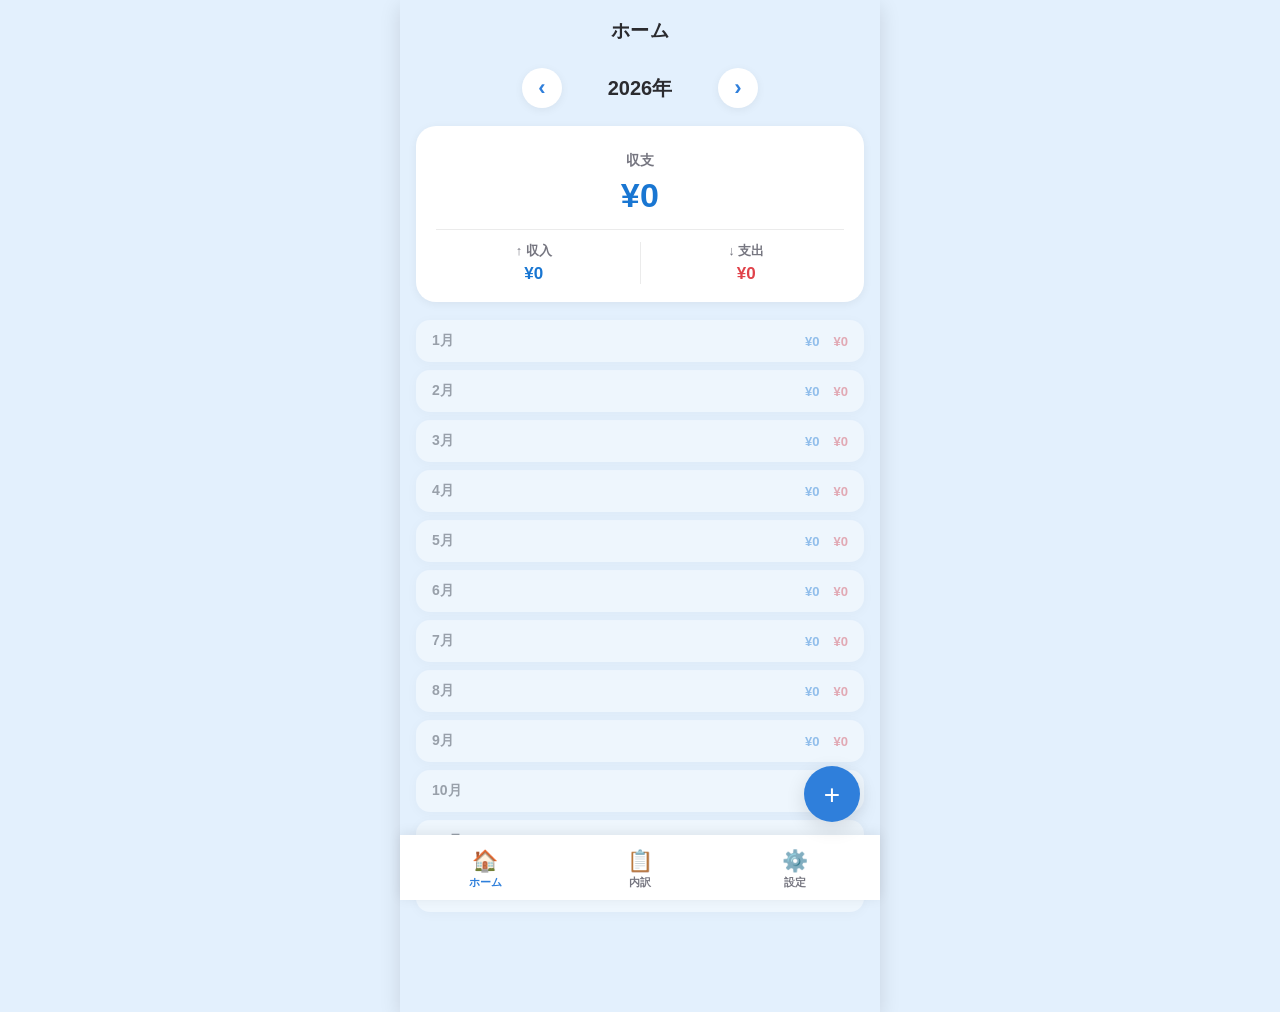
==== index.html @ ca10408d "ホーム画面の収支を中央上部に大きく表示し、収入・支出をその下に配置 Co-Authored-By: Claude Sonnet 5 <noreply@anthropic.com> Claude-Ses" ====
<!DOCTYPE html>
<html lang="ja" data-theme="blue">
<head>
<meta charset="UTF-8">
<meta name="viewport" content="width=device-width, initial-scale=1, maximum-scale=1, user-scalable=no, viewport-fit=cover">
<title>かんたん家計簿</title>
<meta name="theme-color" content="#e3f0fd">
<meta name="description" content="収入と支出をシンプルに記録・確認できる家計簿アプリ">
<link rel="manifest" href="manifest.json">
<link rel="icon" href="icon.svg" type="image/svg+xml">
<link rel="apple-touch-icon" href="icon.svg">
<link rel="stylesheet" href="css/style.css">
</head>
<body>
<div class="app">

  <header class="app-header">
    <h1 id="header-title">ホーム</h1>
  </header>

  <main id="view-root" class="view-root">

    <!-- ホーム画面: 年ごとの収支 -->
    <section id="view-home" class="view">
      <div class="year-switcher">
        <button id="year-prev" class="year-arrow" aria-label="前の年">‹</button>
        <div class="year-label" id="year-label">----年</div>
        <button id="year-next" class="year-arrow" aria-label="次の年">›</button>
      </div>

      <div class="summary-card">
        <div class="balance-block">
          <span class="balance-label">収支</span>
          <span class="balance-amount" id="home-balance">¥0</span>
        </div>
        <div class="summary-divider"></div>
        <div class="summary-split">
          <div class="split-item">
            <span class="summary-icon income-icon">↑ 収入</span>
            <span class="summary-amount income-amount" id="home-income">¥0</span>
          </div>
          <div class="split-sep"></div>
          <div class="split-item">
            <span class="summary-icon expense-icon">↓ 支出</span>
            <span class="summary-amount expense-amount" id="home-expense">¥0</span>
          </div>
        </div>
      </div>

      <div class="month-list" id="month-list"></div>
    </section>

    <!-- 内訳画面: 収入・支出の一覧と取り消し -->
    <section id="view-breakdown" class="view hidden">
      <div class="month-switcher">
        <button id="month-prev" class="year-arrow" aria-label="前の月">‹</button>
        <div class="month-label" id="month-label">----年--月</div>
        <button id="month-next" class="year-arrow" aria-label="次の月">›</button>
      </div>

      <div class="filter-chips">
        <button class="chip active" data-filter="all">すべて</button>
        <button class="chip" data-filter="income">収入</button>
        <button class="chip" data-filter="expense">支出</button>
      </div>

      <div class="breakdown-summary" id="breakdown-summary"></div>

      <ul class="transaction-list" id="transaction-list"></ul>
      <p class="empty-message hidden" id="breakdown-empty">この期間の記録はまだありません</p>
    </section>

    <!-- 設定画面: 背景カラー変更 -->
    <section id="view-settings" class="view hidden">
      <h2 class="settings-title">画面のカラーを選ぶ</h2>
      <p class="settings-desc">お好みの色に画面全体の背景を変更できます</p>
      <div class="color-grid" id="color-grid"></div>
    </section>

  </main>

  <button id="fab-add" class="fab" aria-label="収支を追加">+</button>

  <nav class="bottom-nav">
    <button class="nav-btn active" data-view="home">
      <span class="nav-icon">🏠</span><span class="nav-text">ホーム</span>
    </button>
    <button class="nav-btn" data-view="breakdown">
      <span class="nav-icon">📋</span><span class="nav-text">内訳</span>
    </button>
    <button class="nav-btn" data-view="settings">
      <span class="nav-icon">⚙️</span><span class="nav-text">設定</span>
    </button>
  </nav>
</div>

<!-- 追加モーダル -->
<div id="modal-add" class="modal-overlay hidden">
  <div class="modal">
    <h2 class="modal-title">記録を追加</h2>

    <div class="type-toggle">
      <button type="button" class="type-btn expense-type active" data-type="expense">支出</button>
      <button type="button" class="type-btn income-type" data-type="income">収入</button>
    </div>

    <form id="add-form">
      <label class="field-label" for="input-amount">金額</label>
      <div class="amount-field">
        <span class="yen-sign">¥</span>
        <input type="number" id="input-amount" inputmode="numeric" min="1" step="1" placeholder="0" required>
      </div>

      <label class="field-label" for="input-category">カテゴリ</label>
      <select id="input-category"></select>

      <label class="field-label" for="input-date">日付</label>
      <input type="date" id="input-date" required>

      <label class="field-label" for="input-memo">メモ（任意）</label>
      <input type="text" id="input-memo" placeholder="例）スーパーで買い物">

      <div class="modal-actions">
        <button type="button" id="modal-cancel" class="btn-secondary">キャンセル</button>
        <button type="submit" class="btn-primary">保存する</button>
      </div>
    </form>
  </div>
</div>

<script src="js/app.js"></script>
</body>
</html>
---- css/style.css ----
:root {
  --card-bg: rgba(255, 255, 255, 0.72);
  --card-bg-solid: #ffffff;
  --text: #2b2b2f;
  --text-muted: #767680;
  --income: #1976d2;
  --expense: #e0424a;
  --shadow: 0 2px 10px rgba(0, 0, 0, 0.06);
  --shadow-lg: 0 6px 20px rgba(0, 0, 0, 0.12);
}

/* ---- パステルカラーテーマ ---- */
:root[data-theme="red"]       { --bg: #fde8e8; --accent: #e0433f; --accent-soft: #f6b8b6; }
:root[data-theme="blue"]      { --bg: #e3f0fd; --accent: #2f7fdb; --accent-soft: #a9d0f5; }
:root[data-theme="yellow"]    { --bg: #fdf6db; --accent: #d8a900; --accent-soft: #f0dd8f; }
:root[data-theme="lightblue"] { --bg: #e0f7fa; --accent: #00a0b4; --accent-soft: #8fdde6; }
:root[data-theme="pink"]      { --bg: #fce4ec; --accent: #e0568a; --accent-soft: #f6b6cf; }
:root[data-theme="white"]     { --bg: #ffffff; --accent: #767680; --accent-soft: #d9d9dd; }
:root[data-theme="black"]     { --bg: #ececed; --accent: #45454a; --accent-soft: #bcbcc0; }
:root[data-theme="silver"]    { --bg: #f1f2f4; --accent: #8b98a5; --accent-soft: #cfd7dd; }
:root[data-theme="orange"]    { --bg: #fdebd8; --accent: #e6820a; --accent-soft: #f6c58c; }
:root[data-theme="purple"]    { --bg: #f1e3fb; --accent: #9337b4; --accent-soft: #d6aae9; }
:root[data-theme="green"]     { --bg: #e3f6e8; --accent: #349245; --accent-soft: #a6dcae; }

* { box-sizing: border-box; }

html, body {
  margin: 0;
  padding: 0;
  height: 100%;
  background: var(--bg);
}

body {
  font-family: -apple-system, BlinkMacSystemFont, "Hiragino Sans", "Hiragino Kaku Gothic ProN",
    "Yu Gothic", "Segoe UI", Roboto, sans-serif;
  color: var(--text);
  -webkit-tap-highlight-color: transparent;
  transition: background 0.25s ease;
}

button, select, input {
  font-family: inherit;
}

.app {
  max-width: 480px;
  margin: 0 auto;
  min-height: 100vh;
  min-height: 100dvh;
  display: flex;
  flex-direction: column;
  position: relative;
}

/* ---- ヘッダー ---- */
.app-header {
  padding: calc(env(safe-area-inset-top, 0px) + 18px) 20px 12px;
  text-align: center;
}
.app-header h1 {
  margin: 0;
  font-size: 19px;
  font-weight: 700;
  letter-spacing: 0.02em;
}

/* ---- 共通ビュー ---- */
.view-root {
  flex: 1;
  padding: 4px 16px 100px;
  overflow-y: auto;
}
.view.hidden { display: none; }

/* ---- 年切り替え(ホーム) ---- */
.year-switcher, .month-switcher {
  display: flex;
  align-items: center;
  justify-content: center;
  gap: 18px;
  margin: 8px 0 18px;
}
.year-arrow {
  width: 40px;
  height: 40px;
  border-radius: 50%;
  border: none;
  background: var(--card-bg-solid);
  color: var(--accent);
  font-size: 22px;
  font-weight: 700;
  box-shadow: var(--shadow);
  cursor: pointer;
}
.year-arrow:active { transform: scale(0.94); }
.year-label, .month-label {
  font-size: 20px;
  font-weight: 700;
  min-width: 120px;
  text-align: center;
}

/* ---- サマリーカード ---- */
.summary-card {
  background: var(--card-bg-solid);
  border-radius: 20px;
  padding: 22px 20px 18px;
  box-shadow: var(--shadow);
  margin-bottom: 18px;
}
.balance-block {
  display: flex;
  flex-direction: column;
  align-items: center;
  text-align: center;
  gap: 6px;
  padding: 4px 0 14px;
}
.balance-label {
  color: var(--text-muted);
  font-weight: 600;
  font-size: 14px;
}
.balance-amount {
  font-size: 34px;
  font-weight: 800;
  letter-spacing: 0.01em;
}
.summary-divider {
  height: 1px;
  background: rgba(0,0,0,0.08);
  margin: 0 0 12px;
}
.summary-split {
  display: flex;
  align-items: center;
  justify-content: space-around;
}
.split-item {
  display: flex;
  flex-direction: column;
  align-items: center;
  gap: 4px;
  flex: 1;
}
.split-sep {
  width: 1px;
  align-self: stretch;
  background: rgba(0,0,0,0.08);
  margin: 0 8px;
}
.summary-icon { color: var(--text-muted); font-weight: 600; font-size: 13px; }
.summary-amount { font-size: 17px; font-weight: 700; }
.income-amount { color: var(--income); }
.expense-amount { color: var(--expense); }
.balance-positive { color: var(--income); }
.balance-negative { color: var(--expense); }

/* ---- 月別リスト(ホーム) ---- */
.month-list {
  display: flex;
  flex-direction: column;
  gap: 8px;
}
.month-item {
  display: flex;
  align-items: center;
  justify-content: space-between;
  background: var(--card-bg-solid);
  border-radius: 14px;
  padding: 12px 16px;
  box-shadow: var(--shadow);
  cursor: pointer;
  border: none;
  width: 100%;
  text-align: left;
  color: var(--text);
}
.month-item:active { transform: scale(0.98); }
.month-item.empty { opacity: 0.4; }
.month-name { font-weight: 700; font-size: 14px; width: 48px; }
.month-figures { display: flex; gap: 14px; font-size: 13px; }
.month-figures .income-amount, .month-figures .expense-amount { font-weight: 600; }

/* ---- フィルターチップ(内訳) ---- */
.filter-chips {
  display: flex;
  gap: 8px;
  margin-bottom: 14px;
}
.chip {
  border: none;
  background: var(--card-bg-solid);
  color: var(--text-muted);
  padding: 8px 16px;
  border-radius: 999px;
  font-size: 13px;
  font-weight: 600;
  box-shadow: var(--shadow);
  cursor: pointer;
}
.chip.active {
  background: var(--accent);
  color: #fff;
}

.breakdown-summary {
  display: flex;
  justify-content: space-around;
  background: var(--card-bg-solid);
  border-radius: 16px;
  padding: 12px;
  margin-bottom: 14px;
  box-shadow: var(--shadow);
  font-size: 13px;
}
.breakdown-summary .figure { text-align: center; }
.breakdown-summary .figure .label { color: var(--text-muted); display: block; margin-bottom: 2px; }
.breakdown-summary .figure .value { font-weight: 700; font-size: 15px; }

/* ---- 取引リスト ---- */
.transaction-list {
  list-style: none;
  margin: 0;
  padding: 0;
  display: flex;
  flex-direction: column;
  gap: 8px;
}
.transaction-item {
  display: flex;
  align-items: center;
  gap: 12px;
  background: var(--card-bg-solid);
  border-radius: 14px;
  padding: 12px 14px;
  box-shadow: var(--shadow);
}
.tx-icon {
  width: 40px;
  height: 40px;
  border-radius: 50%;
  display: flex;
  align-items: center;
  justify-content: center;
  font-size: 19px;
  flex-shrink: 0;
  background: var(--bg);
}
.tx-body { flex: 1; min-width: 0; }
.tx-category { font-weight: 700; font-size: 14px; }
.tx-memo {
  font-size: 12px;
  color: var(--text-muted);
  white-space: nowrap;
  overflow: hidden;
  text-overflow: ellipsis;
}
.tx-date { font-size: 11px; color: var(--text-muted); }
.tx-amount {
  font-weight: 700;
  font-size: 15px;
  white-space: nowrap;
}
.tx-delete {
  border: none;
  background: transparent;
  color: var(--text-muted);
  font-size: 18px;
  width: 30px;
  height: 30px;
  cursor: pointer;
  flex-shrink: 0;
}
.tx-delete:active { color: var(--expense); }

.empty-message {
  text-align: center;
  color: var(--text-muted);
  font-size: 14px;
  margin-top: 40px;
}

/* ---- 設定画面 ---- */
.settings-title { font-size: 17px; margin: 12px 0 4px; }
.settings-desc { font-size: 13px; color: var(--text-muted); margin: 0 0 18px; }
.color-grid {
  display: grid;
  grid-template-columns: repeat(3, 1fr);
  gap: 14px;
}
.color-swatch {
  border: none;
  border-radius: 16px;
  padding: 16px 8px 10px;
  display: flex;
  flex-direction: column;
  align-items: center;
  gap: 8px;
  cursor: pointer;
  box-shadow: var(--shadow);
  position: relative;
}
.swatch-circle {
  width: 40px;
  height: 40px;
  border-radius: 50%;
  border: 2px solid rgba(0,0,0,0.06);
}
.swatch-name { font-size: 12px; font-weight: 600; color: var(--text); }
.color-swatch.selected {
  outline: 3px solid var(--accent);
  outline-offset: 2px;
}
.swatch-check {
  position: absolute;
  top: 6px;
  right: 8px;
  color: var(--accent);
  font-weight: 900;
  font-size: 14px;
  visibility: hidden;
}
.color-swatch.selected .swatch-check { visibility: visible; }

/* ---- FAB ---- */
.fab {
  position: fixed;
  right: max(20px, calc((100vw - 480px) / 2 + 20px));
  bottom: calc(78px + env(safe-area-inset-bottom, 0px));
  width: 56px;
  height: 56px;
  border-radius: 50%;
  border: none;
  background: var(--accent);
  color: #fff;
  font-size: 28px;
  line-height: 56px;
  text-align: center;
  box-shadow: var(--shadow-lg);
  cursor: pointer;
  z-index: 20;
}
.fab:active { transform: scale(0.95); }
.fab.hidden { display: none; }

/* ---- 下部ナビ ---- */
.bottom-nav {
  position: fixed;
  left: 50%;
  transform: translateX(-50%);
  bottom: 0;
  width: 100%;
  max-width: 480px;
  display: flex;
  background: var(--card-bg-solid);
  box-shadow: 0 -2px 12px rgba(0,0,0,0.08);
  padding: 6px 8px calc(6px + env(safe-area-inset-bottom, 0px));
  z-index: 10;
}
.nav-btn {
  flex: 1;
  border: none;
  background: transparent;
  display: flex;
  flex-direction: column;
  align-items: center;
  gap: 2px;
  padding: 8px 0 4px;
  color: var(--text-muted);
  cursor: pointer;
  border-radius: 12px;
}
.nav-btn.active { color: var(--accent); }
.nav-icon { font-size: 21px; }
.nav-text { font-size: 11px; font-weight: 600; }

/* ---- モーダル ---- */
.modal-overlay {
  position: fixed;
  inset: 0;
  background: rgba(0,0,0,0.4);
  display: flex;
  align-items: flex-end;
  justify-content: center;
  z-index: 30;
}
.modal-overlay.hidden { display: none; }
.modal {
  background: #fff;
  width: 100%;
  max-width: 480px;
  border-radius: 22px 22px 0 0;
  padding: 22px 20px calc(24px + env(safe-area-inset-bottom, 0px));
  max-height: 88vh;
  overflow-y: auto;
}
.modal-title { margin: 0 0 16px; font-size: 18px; }

.type-toggle {
  display: flex;
  background: #f1f1f4;
  border-radius: 12px;
  padding: 4px;
  margin-bottom: 18px;
}
.type-btn {
  flex: 1;
  border: none;
  background: transparent;
  padding: 10px 0;
  border-radius: 9px;
  font-weight: 700;
  font-size: 14px;
  color: var(--text-muted);
  cursor: pointer;
}
.type-btn.active.expense-type { background: var(--expense); color: #fff; }
.type-btn.active.income-type { background: var(--income); color: #fff; }

.field-label {
  display: block;
  font-size: 12px;
  font-weight: 700;
  color: var(--text-muted);
  margin: 14px 0 6px;
}
#add-form select,
#add-form input[type="date"],
#add-form input[type="text"] {
  width: 100%;
  padding: 12px 14px;
  border-radius: 12px;
  border: 1px solid #e2e2e6;
  background: #fafafb;
  font-size: 15px;
  color: var(--text);
}
.amount-field {
  display: flex;
  align-items: center;
  border: 1px solid #e2e2e6;
  background: #fafafb;
  border-radius: 12px;
  padding: 0 14px;
}
.yen-sign { font-weight: 700; color: var(--text-muted); margin-right: 4px; }
.amount-field input {
  border: none;
  background: transparent;
  padding: 12px 0;
  font-size: 20px;
  font-weight: 700;
  width: 100%;
}
.amount-field input:focus { outline: none; }

.modal-actions {
  display: flex;
  gap: 10px;
  margin-top: 22px;
}
.btn-secondary, .btn-primary {
  flex: 1;
  border: none;
  padding: 14px 0;
  border-radius: 12px;
  font-size: 15px;
  font-weight: 700;
  cursor: pointer;
}
.btn-secondary { background: #f1f1f4; color: var(--text); }
.btn-primary { background: var(--accent); color: #fff; }

@media (min-width: 481px) {
  .app { box-shadow: var(--shadow-lg); }
}
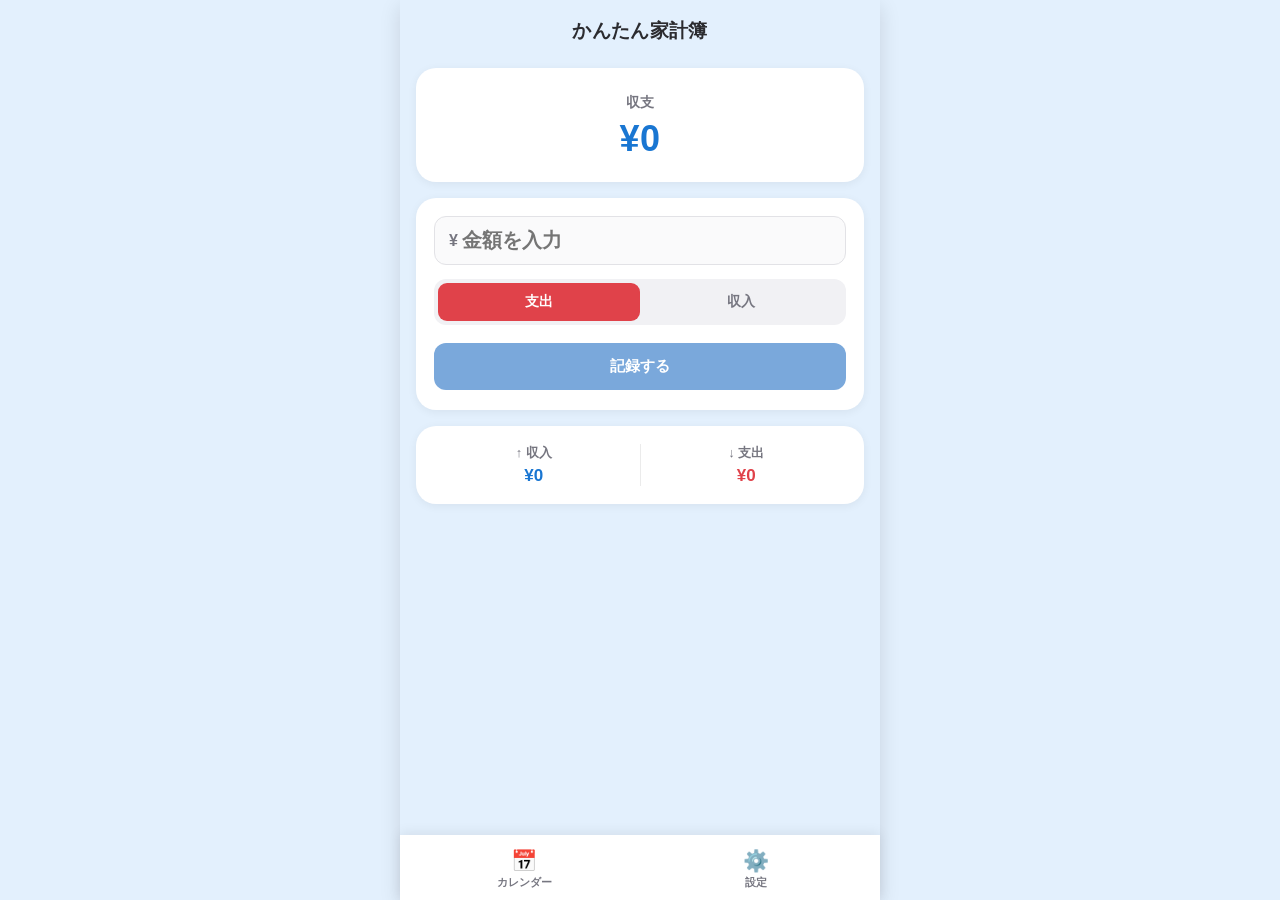
==== commit 888199b7: "ホーム画面を金額入力フォーム中心に刷新し、履歴をカレンダー画面に分離 - ホーム: 収支を中央に表示、金額入力欄と支出/収入切り替え、その下に収入・支出を表示 - 下部ナビをカレンダー・設定の2ボタン" ====
--- a/index.html
+++ b/index.html
@@ -15,25 +15,34 @@
 <div class="app">
 
   <header class="app-header">
-    <h1 id="header-title">ホーム</h1>
+    <button id="btn-back" class="back-btn hidden" aria-label="ホームに戻る">‹</button>
+    <h1 id="header-title">かんたん家計簿</h1>
   </header>
 
   <main id="view-root" class="view-root">
 
-    <!-- ホーム画面: 年ごとの収支 -->
+    <!-- ホーム画面 -->
     <section id="view-home" class="view">
-      <div class="year-switcher">
-        <button id="year-prev" class="year-arrow" aria-label="前の年">‹</button>
-        <div class="year-label" id="year-label">----年</div>
-        <button id="year-next" class="year-arrow" aria-label="次の年">›</button>
+      <div class="balance-card">
+        <span class="balance-label">収支</span>
+        <span class="balance-amount" id="home-balance">¥0</span>
       </div>
 
-      <div class="summary-card">
-        <div class="balance-block">
-          <span class="balance-label">収支</span>
-          <span class="balance-amount" id="home-balance">¥0</span>
+      <form id="entry-form" class="entry-form">
+        <div class="amount-field">
+          <span class="yen-sign">¥</span>
+          <input type="number" id="input-amount" inputmode="numeric" min="1" step="1" placeholder="金額を入力" required>
         </div>
-        <div class="summary-divider"></div>
+
+        <div class="type-toggle">
+          <button type="button" class="type-btn expense-type active" data-type="expense">支出</button>
+          <button type="button" class="type-btn income-type" data-type="income">収入</button>
+        </div>
+
+        <button type="submit" class="btn-primary btn-add">記録する</button>
+      </form>
+
+      <div class="summary-card home-split-card">
         <div class="summary-split">
           <div class="split-item">
             <span class="summary-icon income-icon">↑ 収入</span>
@@ -46,22 +55,13 @@
           </div>
         </div>
       </div>
-
-      <div class="month-list" id="month-list"></div>
     </section>
 
-    <!-- 内訳画面: 収入・支出の一覧と取り消し -->
-    <section id="view-breakdown" class="view hidden">
-      <div class="month-switcher">
-        <button id="month-prev" class="year-arrow" aria-label="前の月">‹</button>
-        <div class="month-label" id="month-label">----年--月</div>
-        <button id="month-next" class="year-arrow" aria-label="次の月">›</button>
-      </div>
-
-      <div class="filter-chips">
-        <button class="chip active" data-filter="all">すべて</button>
-        <button class="chip" data-filter="income">収入</button>
-        <button class="chip" data-filter="expense">支出</button>
+    <!-- カレンダー(履歴)画面 -->
+    <section id="view-calendar" class="view hidden">
+      <div class="period-select">
+        <select id="select-year" aria-label="年を選択"></select>
+        <select id="select-month" aria-label="月を選択"></select>
       </div>
 
       <div class="breakdown-summary" id="breakdown-summary"></div>
@@ -70,64 +70,25 @@
       <p class="empty-message hidden" id="breakdown-empty">この期間の記録はまだありません</p>
     </section>
 
-    <!-- 設定画面: 背景カラー変更 -->
+    <!-- 設定画面: 表示カラー変更 -->
     <section id="view-settings" class="view hidden">
       <h2 class="settings-title">画面のカラーを選ぶ</h2>
-      <p class="settings-desc">お好みの色に画面全体の背景を変更できます</p>
+      <p class="settings-desc">お好みの色にアプリ全体の表示カラーを変更できます</p>
       <div class="color-grid" id="color-grid"></div>
     </section>
 
   </main>
 
-  <button id="fab-add" class="fab" aria-label="収支を追加">+</button>
-
   <nav class="bottom-nav">
-    <button class="nav-btn active" data-view="home">
-      <span class="nav-icon">🏠</span><span class="nav-text">ホーム</span>
+    <button class="nav-btn" id="nav-calendar" aria-label="カレンダーで過去の収支を見る">
+      <span class="nav-icon">📅</span><span class="nav-text">カレンダー</span>
     </button>
-    <button class="nav-btn" data-view="breakdown">
-      <span class="nav-icon">📋</span><span class="nav-text">内訳</span>
-    </button>
-    <button class="nav-btn" data-view="settings">
+    <button class="nav-btn" id="nav-settings" aria-label="表示カラーの設定">
       <span class="nav-icon">⚙️</span><span class="nav-text">設定</span>
     </button>
   </nav>
 </div>
 
-<!-- 追加モーダル -->
-<div id="modal-add" class="modal-overlay hidden">
-  <div class="modal">
-    <h2 class="modal-title">記録を追加</h2>
-
-    <div class="type-toggle">
-      <button type="button" class="type-btn expense-type active" data-type="expense">支出</button>
-      <button type="button" class="type-btn income-type" data-type="income">収入</button>
-    </div>
-
-    <form id="add-form">
-      <label class="field-label" for="input-amount">金額</label>
-      <div class="amount-field">
-        <span class="yen-sign">¥</span>
-        <input type="number" id="input-amount" inputmode="numeric" min="1" step="1" placeholder="0" required>
-      </div>
-
-      <label class="field-label" for="input-category">カテゴリ</label>
-      <select id="input-category"></select>
-
-      <label class="field-label" for="input-date">日付</label>
-      <input type="date" id="input-date" required>
-
-      <label class="field-label" for="input-memo">メモ（任意）</label>
-      <input type="text" id="input-memo" placeholder="例）スーパーで買い物">
-
-      <div class="modal-actions">
-        <button type="button" id="modal-cancel" class="btn-secondary">キャンセル</button>
-        <button type="submit" class="btn-primary">保存する</button>
-      </div>
-    </form>
-  </div>
-</div>
-
 <script src="js/app.js"></script>
 </body>
 </html>
--- a/css/style.css
+++ b/css/style.css
@@ -9,18 +9,16 @@
   --shadow-lg: 0 6px 20px rgba(0, 0, 0, 0.12);
 }
 
-/* ---- パステルカラーテーマ ---- */
-:root[data-theme="red"]       { --bg: #fde8e8; --accent: #e0433f; --accent-soft: #f6b8b6; }
-:root[data-theme="blue"]      { --bg: #e3f0fd; --accent: #2f7fdb; --accent-soft: #a9d0f5; }
-:root[data-theme="yellow"]    { --bg: #fdf6db; --accent: #d8a900; --accent-soft: #f0dd8f; }
-:root[data-theme="lightblue"] { --bg: #e0f7fa; --accent: #00a0b4; --accent-soft: #8fdde6; }
-:root[data-theme="pink"]      { --bg: #fce4ec; --accent: #e0568a; --accent-soft: #f6b6cf; }
-:root[data-theme="white"]     { --bg: #ffffff; --accent: #767680; --accent-soft: #d9d9dd; }
-:root[data-theme="black"]     { --bg: #ececed; --accent: #45454a; --accent-soft: #bcbcc0; }
-:root[data-theme="silver"]    { --bg: #f1f2f4; --accent: #8b98a5; --accent-soft: #cfd7dd; }
-:root[data-theme="orange"]    { --bg: #fdebd8; --accent: #e6820a; --accent-soft: #f6c58c; }
-:root[data-theme="purple"]    { --bg: #f1e3fb; --accent: #9337b4; --accent-soft: #d6aae9; }
-:root[data-theme="green"]     { --bg: #e3f6e8; --accent: #349245; --accent-soft: #a6dcae; }
+/* ---- パステルカラーテーマ(白を混ぜた薄い色) ---- */
+:root[data-theme="red"]    { --bg: #fbe4e4; --accent: #d98686; --accent-soft: #f0c2c2; }
+:root[data-theme="blue"]   { --bg: #e3f0fd; --accent: #7aa8db; --accent-soft: #b9d3f0; }
+:root[data-theme="yellow"] { --bg: #fdf6d9; --accent: #d9c368; --accent-soft: #f0e2a8; }
+:root[data-theme="purple"] { --bg: #f1e3fb; --accent: #b98fd9; --accent-soft: #ddc2f0; }
+:root[data-theme="white"]  { --bg: #ffffff; --accent: #a3a3aa; --accent-soft: #dcdce0; }
+:root[data-theme="black"]  { --bg: #ececed; --accent: #7a7a80; --accent-soft: #c4c4c8; }
+:root[data-theme="orange"] { --bg: #fdebd8; --accent: #e0a868; --accent-soft: #f0d0a8; }
+:root[data-theme="pink"]   { --bg: #fce4ef; --accent: #e0a0c0; --accent-soft: #f0cfe0; }
+:root[data-theme="brown"]  { --bg: #f2e7df; --accent: #b08968; --accent-soft: #ddc4ac; }
 
 * { box-sizing: border-box; }
 
@@ -57,6 +55,7 @@
 .app-header {
   padding: calc(env(safe-area-inset-top, 0px) + 18px) 20px 12px;
   text-align: center;
+  position: relative;
 }
 .app-header h1 {
   margin: 0;
@@ -64,6 +63,23 @@
   font-weight: 700;
   letter-spacing: 0.02em;
 }
+.back-btn {
+  position: absolute;
+  left: 14px;
+  top: calc(env(safe-area-inset-top, 0px) + 12px);
+  width: 34px;
+  height: 34px;
+  border-radius: 50%;
+  border: none;
+  background: var(--card-bg-solid);
+  color: var(--accent);
+  font-size: 20px;
+  font-weight: 700;
+  box-shadow: var(--shadow);
+  cursor: pointer;
+}
+.back-btn:active { transform: scale(0.94); }
+.back-btn.hidden { display: none; }
 
 /* ---- 共通ビュー ---- */
 .view-root {
@@ -73,64 +89,49 @@
 }
 .view.hidden { display: none; }
 
-/* ---- 年切り替え(ホーム) ---- */
-.year-switcher, .month-switcher {
-  display: flex;
-  align-items: center;
-  justify-content: center;
-  gap: 18px;
-  margin: 8px 0 18px;
-}
-.year-arrow {
-  width: 40px;
-  height: 40px;
-  border-radius: 50%;
-  border: none;
-  background: var(--card-bg-solid);
-  color: var(--accent);
-  font-size: 22px;
-  font-weight: 700;
-  box-shadow: var(--shadow);
-  cursor: pointer;
-}
-.year-arrow:active { transform: scale(0.94); }
-.year-label, .month-label {
-  font-size: 20px;
-  font-weight: 700;
-  min-width: 120px;
+/* ---- 収支カード(ホーム中央) ---- */
+.balance-card {
+  background: var(--card-bg-solid);
+  border-radius: 20px;
+  padding: 26px 20px 22px;
+  box-shadow: var(--shadow);
+  margin: 8px 0 16px;
+  display: flex;
+  flex-direction: column;
+  align-items: center;
   text-align: center;
-}
+  gap: 6px;
+}
+.balance-label {
+  color: var(--text-muted);
+  font-weight: 600;
+  font-size: 14px;
+}
+.balance-amount {
+  font-size: 36px;
+  font-weight: 800;
+  letter-spacing: 0.01em;
+}
+.balance-positive { color: var(--income); }
+.balance-negative { color: var(--expense); }
+
+/* ---- 金額入力フォーム(ホーム) ---- */
+.entry-form {
+  background: var(--card-bg-solid);
+  border-radius: 20px;
+  padding: 18px 18px 20px;
+  box-shadow: var(--shadow);
+  margin-bottom: 16px;
+}
+.btn-add { width: 100%; margin-top: 4px; }
 
 /* ---- サマリーカード ---- */
 .summary-card {
   background: var(--card-bg-solid);
   border-radius: 20px;
-  padding: 22px 20px 18px;
+  padding: 18px 20px;
   box-shadow: var(--shadow);
   margin-bottom: 18px;
-}
-.balance-block {
-  display: flex;
-  flex-direction: column;
-  align-items: center;
-  text-align: center;
-  gap: 6px;
-  padding: 4px 0 14px;
-}
-.balance-label {
-  color: var(--text-muted);
-  font-weight: 600;
-  font-size: 14px;
-}
-.balance-amount {
-  font-size: 34px;
-  font-weight: 800;
-  letter-spacing: 0.01em;
-}
-.summary-divider {
-  height: 1px;
-  background: rgba(0,0,0,0.08);
-  margin: 0 0 12px;
 }
 .summary-split {
   display: flex;
@@ -154,55 +155,24 @@
 .summary-amount { font-size: 17px; font-weight: 700; }
 .income-amount { color: var(--income); }
 .expense-amount { color: var(--expense); }
-.balance-positive { color: var(--income); }
-.balance-negative { color: var(--expense); }
-
-/* ---- 月別リスト(ホーム) ---- */
-.month-list {
-  display: flex;
-  flex-direction: column;
-  gap: 8px;
-}
-.month-item {
-  display: flex;
-  align-items: center;
-  justify-content: space-between;
-  background: var(--card-bg-solid);
-  border-radius: 14px;
-  padding: 12px 16px;
-  box-shadow: var(--shadow);
-  cursor: pointer;
-  border: none;
-  width: 100%;
-  text-align: left;
+
+/* ---- 年月選択(カレンダー) ---- */
+.period-select {
+  display: flex;
+  gap: 10px;
+  margin: 8px 0 18px;
+}
+.period-select select {
+  flex: 1;
+  padding: 12px 10px;
+  border-radius: 12px;
+  border: none;
+  background: var(--card-bg-solid);
+  box-shadow: var(--shadow);
+  font-size: 16px;
+  font-weight: 700;
   color: var(--text);
-}
-.month-item:active { transform: scale(0.98); }
-.month-item.empty { opacity: 0.4; }
-.month-name { font-weight: 700; font-size: 14px; width: 48px; }
-.month-figures { display: flex; gap: 14px; font-size: 13px; }
-.month-figures .income-amount, .month-figures .expense-amount { font-weight: 600; }
-
-/* ---- フィルターチップ(内訳) ---- */
-.filter-chips {
-  display: flex;
-  gap: 8px;
-  margin-bottom: 14px;
-}
-.chip {
-  border: none;
-  background: var(--card-bg-solid);
-  color: var(--text-muted);
-  padding: 8px 16px;
-  border-radius: 999px;
-  font-size: 13px;
-  font-weight: 600;
-  box-shadow: var(--shadow);
-  cursor: pointer;
-}
-.chip.active {
-  background: var(--accent);
-  color: #fff;
+  text-align: center;
 }
 
 .breakdown-summary {
@@ -250,13 +220,6 @@
 }
 .tx-body { flex: 1; min-width: 0; }
 .tx-category { font-weight: 700; font-size: 14px; }
-.tx-memo {
-  font-size: 12px;
-  color: var(--text-muted);
-  white-space: nowrap;
-  overflow: hidden;
-  text-overflow: ellipsis;
-}
 .tx-date { font-size: 11px; color: var(--text-muted); }
 .tx-amount {
   font-weight: 700;
@@ -281,6 +244,7 @@
   font-size: 14px;
   margin-top: 40px;
 }
+.empty-message.hidden { display: none; }
 
 /* ---- 設定画面 ---- */
 .settings-title { font-size: 17px; margin: 12px 0 4px; }
@@ -301,6 +265,7 @@
   cursor: pointer;
   box-shadow: var(--shadow);
   position: relative;
+  background: var(--card-bg-solid);
 }
 .swatch-circle {
   width: 40px;
@@ -324,27 +289,6 @@
 }
 .color-swatch.selected .swatch-check { visibility: visible; }
 
-/* ---- FAB ---- */
-.fab {
-  position: fixed;
-  right: max(20px, calc((100vw - 480px) / 2 + 20px));
-  bottom: calc(78px + env(safe-area-inset-bottom, 0px));
-  width: 56px;
-  height: 56px;
-  border-radius: 50%;
-  border: none;
-  background: var(--accent);
-  color: #fff;
-  font-size: 28px;
-  line-height: 56px;
-  text-align: center;
-  box-shadow: var(--shadow-lg);
-  cursor: pointer;
-  z-index: 20;
-}
-.fab:active { transform: scale(0.95); }
-.fab.hidden { display: none; }
-
 /* ---- 下部ナビ ---- */
 .bottom-nav {
   position: fixed;
@@ -376,34 +320,13 @@
 .nav-icon { font-size: 21px; }
 .nav-text { font-size: 11px; font-weight: 600; }
 
-/* ---- モーダル ---- */
-.modal-overlay {
-  position: fixed;
-  inset: 0;
-  background: rgba(0,0,0,0.4);
-  display: flex;
-  align-items: flex-end;
-  justify-content: center;
-  z-index: 30;
-}
-.modal-overlay.hidden { display: none; }
-.modal {
-  background: #fff;
-  width: 100%;
-  max-width: 480px;
-  border-radius: 22px 22px 0 0;
-  padding: 22px 20px calc(24px + env(safe-area-inset-bottom, 0px));
-  max-height: 88vh;
-  overflow-y: auto;
-}
-.modal-title { margin: 0 0 16px; font-size: 18px; }
-
+/* ---- 共通フォーム部品 ---- */
 .type-toggle {
   display: flex;
   background: #f1f1f4;
   border-radius: 12px;
   padding: 4px;
-  margin-bottom: 18px;
+  margin: 14px 0;
 }
 .type-btn {
   flex: 1;
@@ -419,24 +342,6 @@
 .type-btn.active.expense-type { background: var(--expense); color: #fff; }
 .type-btn.active.income-type { background: var(--income); color: #fff; }
 
-.field-label {
-  display: block;
-  font-size: 12px;
-  font-weight: 700;
-  color: var(--text-muted);
-  margin: 14px 0 6px;
-}
-#add-form select,
-#add-form input[type="date"],
-#add-form input[type="text"] {
-  width: 100%;
-  padding: 12px 14px;
-  border-radius: 12px;
-  border: 1px solid #e2e2e6;
-  background: #fafafb;
-  font-size: 15px;
-  color: var(--text);
-}
 .amount-field {
   display: flex;
   align-items: center;
@@ -456,22 +361,17 @@
 }
 .amount-field input:focus { outline: none; }
 
-.modal-actions {
-  display: flex;
-  gap: 10px;
-  margin-top: 22px;
-}
-.btn-secondary, .btn-primary {
-  flex: 1;
+.btn-primary {
   border: none;
   padding: 14px 0;
   border-radius: 12px;
   font-size: 15px;
   font-weight: 700;
   cursor: pointer;
-}
-.btn-secondary { background: #f1f1f4; color: var(--text); }
-.btn-primary { background: var(--accent); color: #fff; }
+  background: var(--accent);
+  color: #fff;
+}
+.btn-primary:active { transform: scale(0.98); }
 
 @media (min-width: 481px) {
   .app { box-shadow: var(--shadow-lg); }
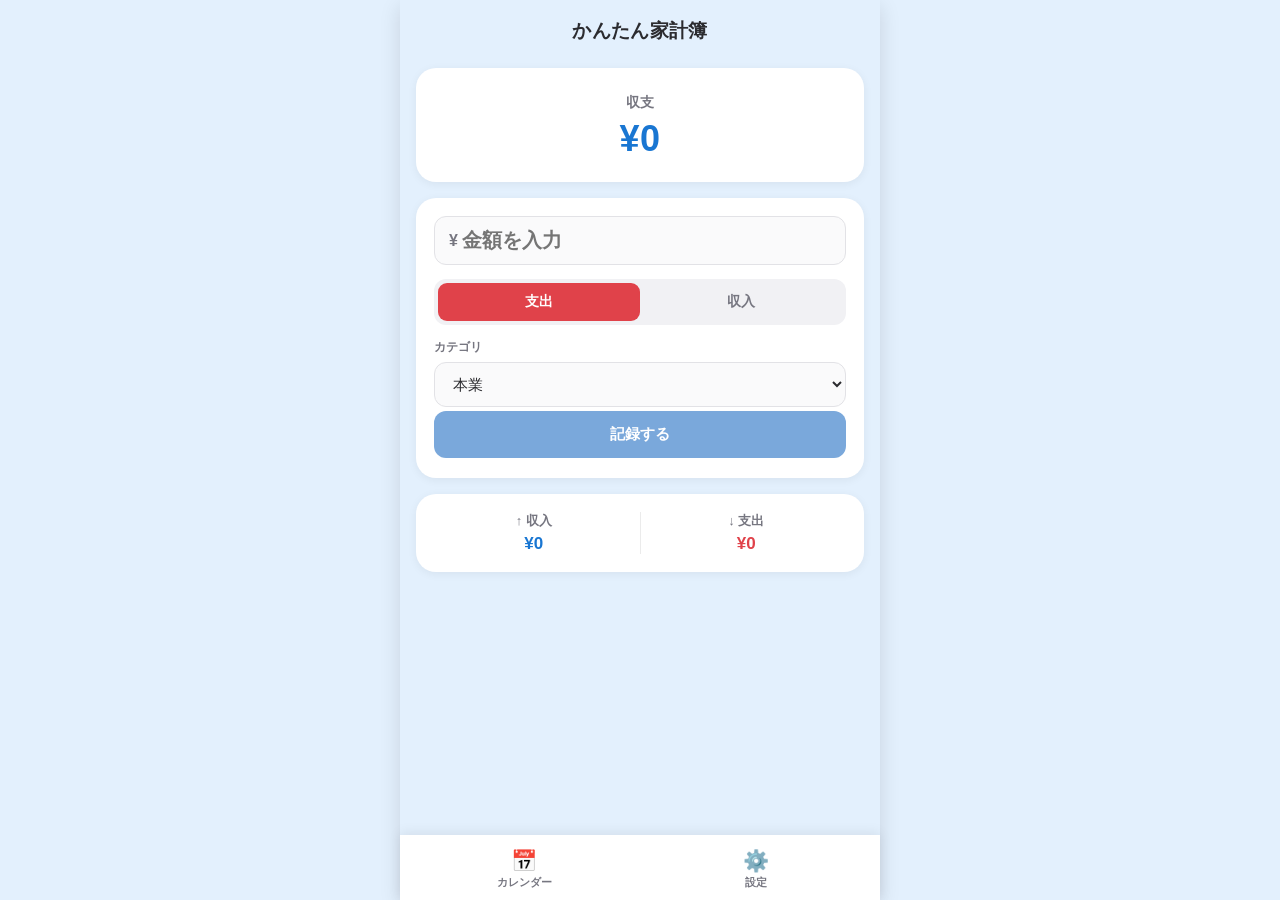
==== commit 86ffd299: "金額入力フォームにカテゴリー選択欄を追加 本業・副業・食費・家賃・光熱費・娯楽・株・交通費の8種類から選択でき、 カレンダー画面の記録一覧にもカテゴリー名を表示する。  Co-Authored-By:" ====
--- a/index.html
+++ b/index.html
@@ -38,6 +38,9 @@
           <button type="button" class="type-btn expense-type active" data-type="expense">支出</button>
           <button type="button" class="type-btn income-type" data-type="income">収入</button>
         </div>
+
+        <label class="field-label" for="input-category">カテゴリ</label>
+        <select id="input-category"></select>
 
         <button type="submit" class="btn-primary btn-add">記録する</button>
       </form>
--- a/css/style.css
+++ b/css/style.css
@@ -342,6 +342,23 @@
 .type-btn.active.expense-type { background: var(--expense); color: #fff; }
 .type-btn.active.income-type { background: var(--income); color: #fff; }
 
+.field-label {
+  display: block;
+  font-size: 12px;
+  font-weight: 700;
+  color: var(--text-muted);
+  margin: 14px 0 6px;
+}
+#input-category {
+  width: 100%;
+  padding: 12px 14px;
+  border-radius: 12px;
+  border: 1px solid #e2e2e6;
+  background: #fafafb;
+  font-size: 15px;
+  color: var(--text);
+}
+
 .amount-field {
   display: flex;
   align-items: center;
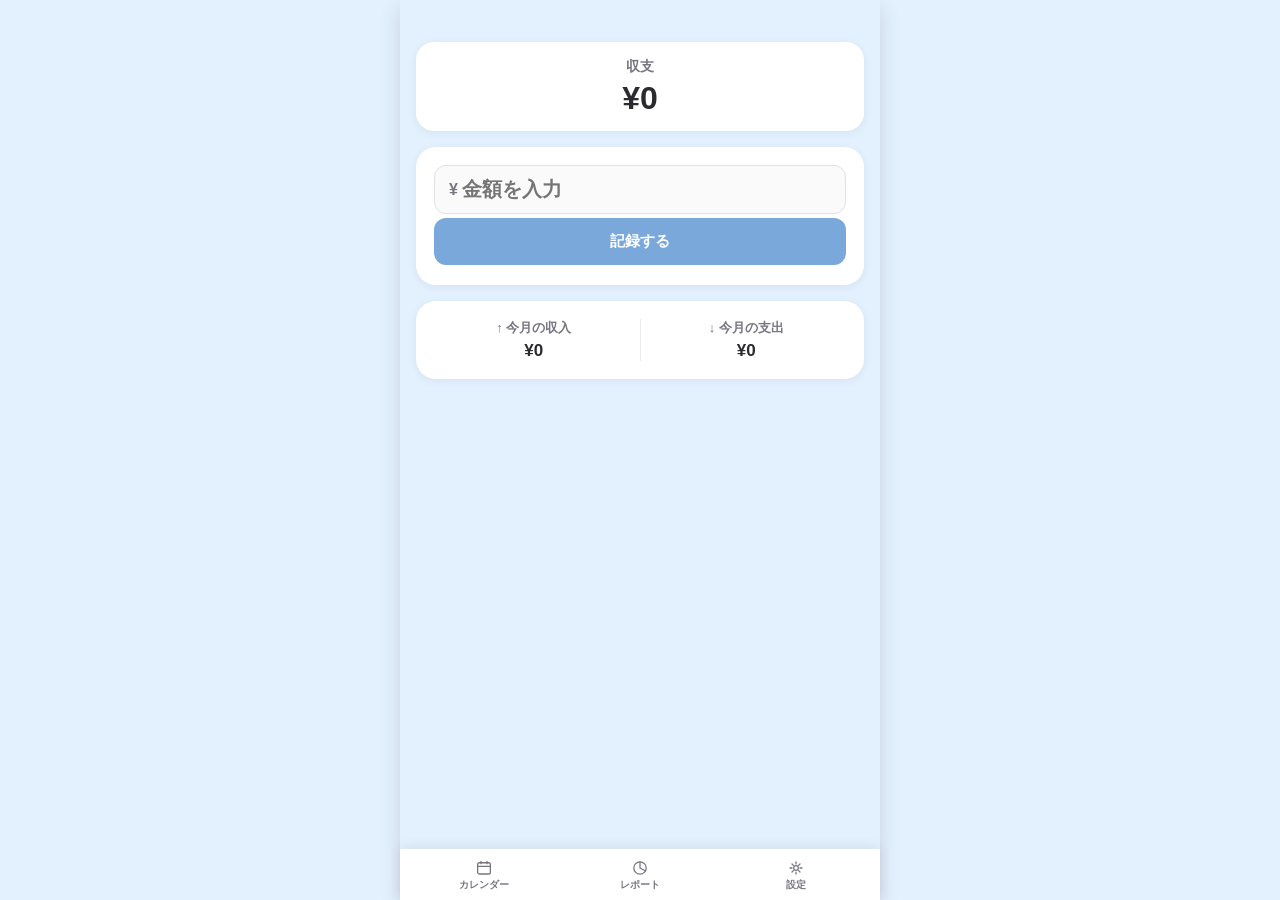
==== commit 936fb485: "ホーム画面をシンプル化し、円グラフ付きレポート画面を追加 - ホーム: ヘッダーのタイトル文字を削除、収支カードを縮小し文字色を黒・標準の太さに変更 - ホーム: 収入・支出の表示を全期間合計から「今" ====
--- a/index.html
+++ b/index.html
@@ -16,7 +16,7 @@
 
   <header class="app-header">
     <button id="btn-back" class="back-btn hidden" aria-label="ホームに戻る">‹</button>
-    <h1 id="header-title">かんたん家計簿</h1>
+    <h1 id="header-title"></h1>
   </header>
 
   <main id="view-root" class="view-root">
@@ -34,13 +34,15 @@
           <input type="number" id="input-amount" inputmode="numeric" min="1" step="1" placeholder="金額を入力" required>
         </div>
 
-        <div class="type-toggle">
+        <div class="type-toggle hidden" id="type-toggle">
           <button type="button" class="type-btn expense-type active" data-type="expense">支出</button>
           <button type="button" class="type-btn income-type" data-type="income">収入</button>
         </div>
 
-        <label class="field-label" for="input-category">カテゴリ</label>
-        <select id="input-category"></select>
+        <div class="category-field hidden" id="category-field">
+          <label class="field-label" for="input-category">カテゴリ</label>
+          <select id="input-category"></select>
+        </div>
 
         <button type="submit" class="btn-primary btn-add">記録する</button>
       </form>
@@ -48,13 +50,13 @@
       <div class="summary-card home-split-card">
         <div class="summary-split">
           <div class="split-item">
-            <span class="summary-icon income-icon">↑ 収入</span>
-            <span class="summary-amount income-amount" id="home-income">¥0</span>
+            <span class="summary-icon">↑ 今月の収入</span>
+            <span class="summary-amount home-figure-amount" id="home-income">¥0</span>
           </div>
           <div class="split-sep"></div>
           <div class="split-item">
-            <span class="summary-icon expense-icon">↓ 支出</span>
-            <span class="summary-amount expense-amount" id="home-expense">¥0</span>
+            <span class="summary-icon">↓ 今月の支出</span>
+            <span class="summary-amount home-figure-amount" id="home-expense">¥0</span>
           </div>
         </div>
       </div>
@@ -73,6 +75,24 @@
       <p class="empty-message hidden" id="breakdown-empty">この期間の記録はまだありません</p>
     </section>
 
+    <!-- レポート画面: 今月の円グラフ -->
+    <section id="view-report" class="view hidden">
+      <div class="pie-block">
+        <h2 class="pie-title">今月の収入</h2>
+        <div class="pie-chart" id="pie-income"></div>
+        <ul class="pie-legend" id="legend-income"></ul>
+      </div>
+      <div class="pie-block">
+        <h2 class="pie-title">今月の支出</h2>
+        <div class="pie-chart" id="pie-expense"></div>
+        <ul class="pie-legend" id="legend-expense"></ul>
+      </div>
+
+      <h2 class="settings-title">今月の記録</h2>
+      <ul class="transaction-list" id="report-transaction-list"></ul>
+      <p class="empty-message hidden" id="report-empty">今月の記録はまだありません</p>
+    </section>
+
     <!-- 設定画面: 表示カラー変更 -->
     <section id="view-settings" class="view hidden">
       <h2 class="settings-title">画面のカラーを選ぶ</h2>
@@ -84,10 +104,22 @@
 
   <nav class="bottom-nav">
     <button class="nav-btn" id="nav-calendar" aria-label="カレンダーで過去の収支を見る">
-      <span class="nav-icon">📅</span><span class="nav-text">カレンダー</span>
+      <span class="nav-icon">
+        <svg viewBox="0 0 24 24" fill="none" stroke="currentColor" stroke-width="1.7" stroke-linecap="round" stroke-linejoin="round"><rect x="3.5" y="5" width="17" height="15" rx="2.5"/><path d="M3.5 9.7h17"/><path d="M8 3.2v3M16 3.2v3"/></svg>
+      </span>
+      <span class="nav-text">カレンダー</span>
+    </button>
+    <button class="nav-btn" id="nav-report" aria-label="今月の円グラフを見る">
+      <span class="nav-icon">
+        <svg viewBox="0 0 24 24" fill="none" stroke="currentColor" stroke-width="1.7" stroke-linecap="round" stroke-linejoin="round"><circle cx="12" cy="12" r="8.3"/><path d="M12 3.7V12l6.2 3.3"/></svg>
+      </span>
+      <span class="nav-text">レポート</span>
     </button>
     <button class="nav-btn" id="nav-settings" aria-label="表示カラーの設定">
-      <span class="nav-icon">⚙️</span><span class="nav-text">設定</span>
+      <span class="nav-icon">
+        <svg viewBox="0 0 24 24" fill="none" stroke="currentColor" stroke-width="1.7" stroke-linecap="round" stroke-linejoin="round"><circle cx="12" cy="12" r="3.1"/><path d="M12 4v2.6M12 17.4V20M20 12h-2.6M6.6 12H4M17.3 6.7l-1.8 1.8M8.5 15.5l-1.8 1.8M17.3 17.3l-1.8-1.8M8.5 8.5 6.7 6.7"/></svg>
+      </span>
+      <span class="nav-text">設定</span>
     </button>
   </nav>
 </div>
--- a/css/style.css
+++ b/css/style.css
@@ -92,15 +92,15 @@
 /* ---- 収支カード(ホーム中央) ---- */
 .balance-card {
   background: var(--card-bg-solid);
-  border-radius: 20px;
-  padding: 26px 20px 22px;
+  border-radius: 18px;
+  padding: 16px 20px 14px;
   box-shadow: var(--shadow);
   margin: 8px 0 16px;
   display: flex;
   flex-direction: column;
   align-items: center;
   text-align: center;
-  gap: 6px;
+  gap: 4px;
 }
 .balance-label {
   color: var(--text-muted);
@@ -108,9 +108,9 @@
   font-size: 14px;
 }
 .balance-amount {
-  font-size: 36px;
-  font-weight: 800;
-  letter-spacing: 0.01em;
+  font-size: 32px;
+  font-weight: 700;
+  color: var(--text);
 }
 .balance-positive { color: var(--income); }
 .balance-negative { color: var(--expense); }
@@ -155,6 +155,7 @@
 .summary-amount { font-size: 17px; font-weight: 700; }
 .income-amount { color: var(--income); }
 .expense-amount { color: var(--expense); }
+.home-figure-amount { color: var(--text); }
 
 /* ---- 年月選択(カレンダー) ---- */
 .period-select {
@@ -300,7 +301,7 @@
   display: flex;
   background: var(--card-bg-solid);
   box-shadow: 0 -2px 12px rgba(0,0,0,0.08);
-  padding: 6px 8px calc(6px + env(safe-area-inset-bottom, 0px));
+  padding: 5px 6px calc(5px + env(safe-area-inset-bottom, 0px));
   z-index: 10;
 }
 .nav-btn {
@@ -310,15 +311,16 @@
   display: flex;
   flex-direction: column;
   align-items: center;
-  gap: 2px;
-  padding: 8px 0 4px;
-  color: var(--text-muted);
-  cursor: pointer;
-  border-radius: 12px;
+  gap: 1px;
+  padding: 5px 0 3px;
+  color: var(--text-muted);
+  cursor: pointer;
+  border-radius: 10px;
 }
 .nav-btn.active { color: var(--accent); }
-.nav-icon { font-size: 21px; }
-.nav-text { font-size: 11px; font-weight: 600; }
+.nav-icon { display: flex; }
+.nav-icon svg { width: 18px; height: 18px; }
+.nav-text { font-size: 10px; font-weight: 600; }
 
 /* ---- 共通フォーム部品 ---- */
 .type-toggle {
@@ -328,6 +330,8 @@
   padding: 4px;
   margin: 14px 0;
 }
+.type-toggle.hidden { display: none; }
+.category-field.hidden { display: none; }
 .type-btn {
   flex: 1;
   border: none;
@@ -390,6 +394,52 @@
 }
 .btn-primary:active { transform: scale(0.98); }
 
+/* ---- レポート画面(円グラフ) ---- */
+.pie-block {
+  background: var(--card-bg-solid);
+  border-radius: 18px;
+  padding: 16px 18px 18px;
+  box-shadow: var(--shadow);
+  margin-bottom: 14px;
+}
+.pie-title {
+  margin: 0 0 12px;
+  font-size: 14px;
+  font-weight: 700;
+  color: var(--text-muted);
+}
+.pie-chart {
+  width: 120px;
+  height: 120px;
+  border-radius: 50%;
+  margin: 0 auto 14px;
+  background: #ececed;
+  box-shadow: var(--shadow);
+}
+.pie-legend {
+  list-style: none;
+  margin: 0;
+  padding: 0;
+  display: flex;
+  flex-direction: column;
+  gap: 7px;
+}
+.pie-legend li {
+  display: flex;
+  align-items: center;
+  gap: 8px;
+  font-size: 12.5px;
+}
+.legend-dot {
+  width: 9px;
+  height: 9px;
+  border-radius: 50%;
+  flex-shrink: 0;
+}
+.legend-label { flex: 1; color: var(--text); }
+.legend-value { font-weight: 700; color: var(--text); font-variant-numeric: tabular-nums; }
+.legend-empty { color: var(--text-muted); justify-content: center; }
+
 @media (min-width: 481px) {
   .app { box-shadow: var(--shadow-lg); }
 }
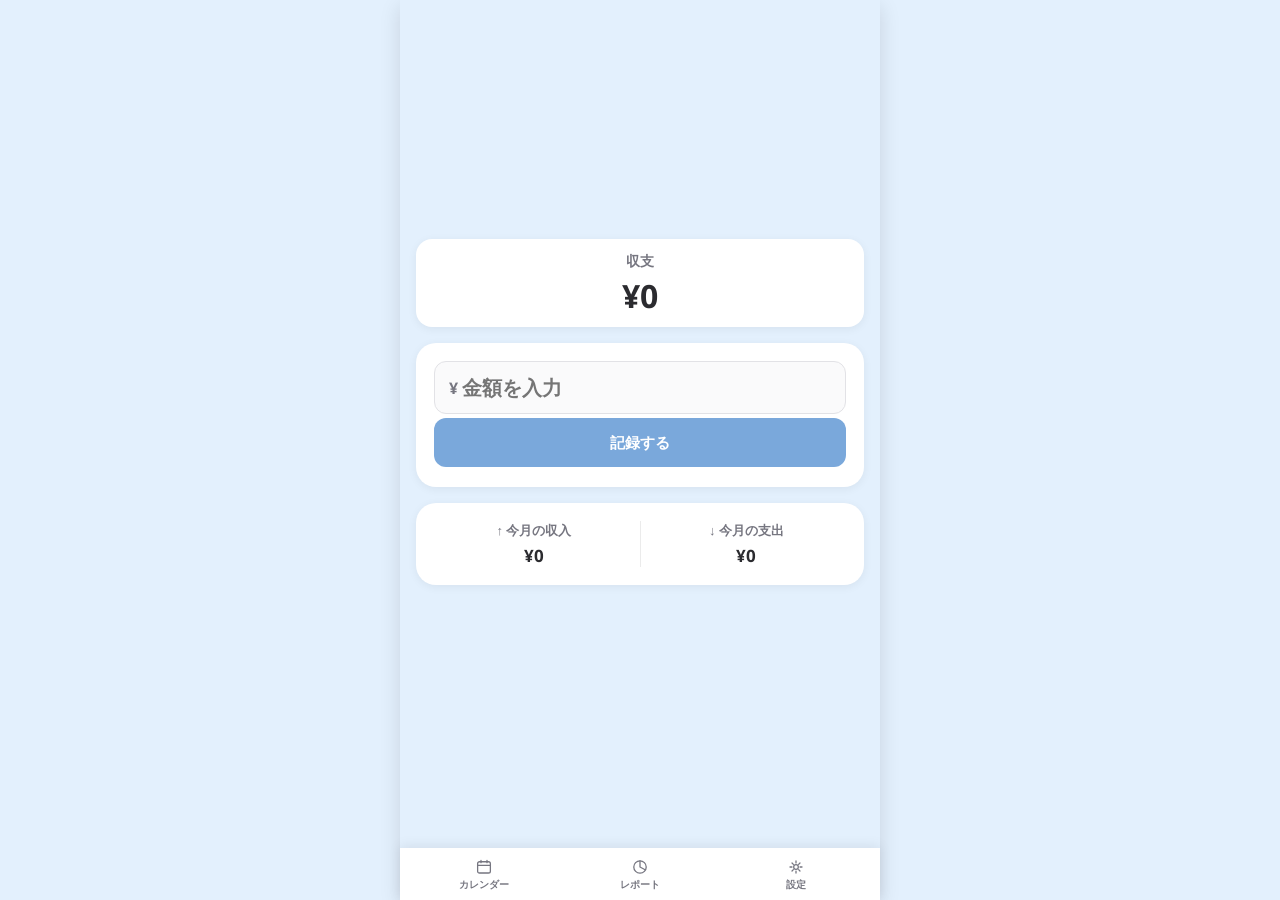
==== commit 1c1be578: "ホーム画面のレイアウト調整と数字フォントの変更 - 収支カードの白背景をさらに縮小 - 数字を含む全テキストのフォントにDroid Sansを追加(Google Fontsから読み込み、   日本語部" ====
--- a/index.html
+++ b/index.html
@@ -9,6 +9,8 @@
 <link rel="manifest" href="manifest.json">
 <link rel="icon" href="icon.svg" type="image/svg+xml">
 <link rel="apple-touch-icon" href="icon.svg">
+<link rel="preconnect" href="https://fonts.gstatic.com" crossorigin>
+<link rel="stylesheet" href="https://fonts.googleapis.com/css2?family=Droid+Sans:wght@400;700&display=swap">
 <link rel="stylesheet" href="css/style.css">
 </head>
 <body>
--- a/css/style.css
+++ b/css/style.css
@@ -30,7 +30,7 @@
 }
 
 body {
-  font-family: -apple-system, BlinkMacSystemFont, "Hiragino Sans", "Hiragino Kaku Gothic ProN",
+  font-family: "Droid Sans", -apple-system, BlinkMacSystemFont, "Hiragino Sans", "Hiragino Kaku Gothic ProN",
     "Yu Gothic", "Segoe UI", Roboto, sans-serif;
   color: var(--text);
   -webkit-tap-highlight-color: transparent;
@@ -86,21 +86,33 @@
   flex: 1;
   padding: 4px 16px 100px;
   overflow-y: auto;
+  display: flex;
+  flex-direction: column;
 }
 .view.hidden { display: none; }
+
+#view-home {
+  flex: 1;
+  display: flex;
+  flex-direction: column;
+  justify-content: center;
+}
+#view-home.hidden {
+  display: none;
+}
 
 /* ---- 収支カード(ホーム中央) ---- */
 .balance-card {
   background: var(--card-bg-solid);
-  border-radius: 18px;
-  padding: 16px 20px 14px;
+  border-radius: 16px;
+  padding: 12px 18px 10px;
   box-shadow: var(--shadow);
   margin: 8px 0 16px;
   display: flex;
   flex-direction: column;
   align-items: center;
   text-align: center;
-  gap: 4px;
+  gap: 3px;
 }
 .balance-label {
   color: var(--text-muted);
@@ -188,7 +200,7 @@
 }
 .breakdown-summary .figure { text-align: center; }
 .breakdown-summary .figure .label { color: var(--text-muted); display: block; margin-bottom: 2px; }
-.breakdown-summary .figure .value { font-weight: 700; font-size: 15px; }
+.breakdown-summary .figure .value { font-weight: 700; font-size: 13px; }
 
 /* ---- 取引リスト ---- */
 .transaction-list {
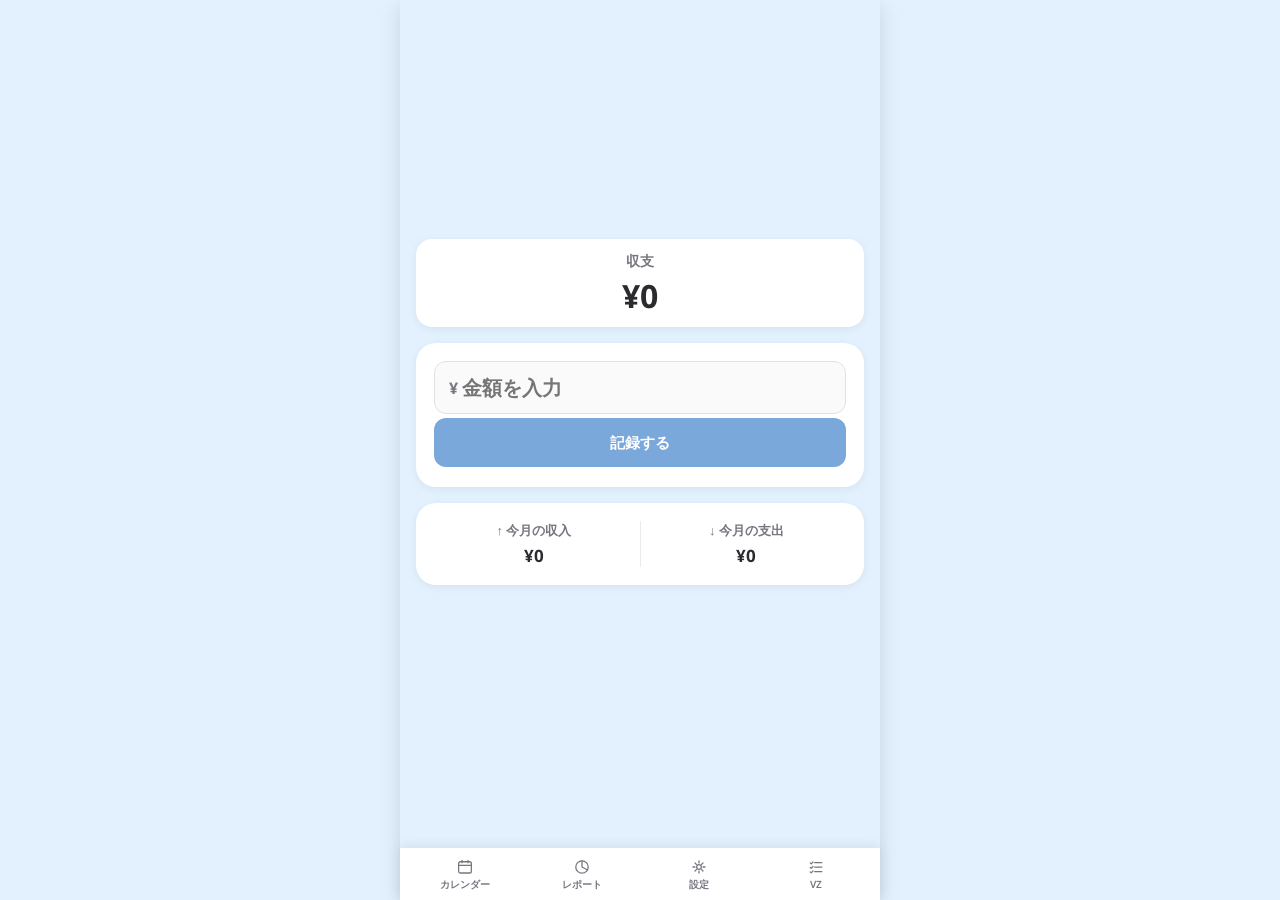
==== commit 76ad0f6f: "下部ナビに「VZ」タブを追加し、やることリスト機能を実装 - カレンダー・レポート・設定に続く4番目のタブ「VZ」を追加 - やることを入力し、期限(日付)をカレンダー入力で設定できるフォームを実装 " ====
--- a/index.html
+++ b/index.html
@@ -95,6 +95,20 @@
       <p class="empty-message hidden" id="report-empty">今月の記録はまだありません</p>
     </section>
 
+    <!-- VZ画面: やることリスト -->
+    <section id="view-todo" class="view hidden">
+      <form id="todo-form" class="entry-form">
+        <div class="todo-input-row">
+          <input type="text" id="todo-text" placeholder="やることを入力" required>
+          <input type="date" id="todo-date" aria-label="期限">
+        </div>
+        <button type="submit" class="btn-primary btn-add">追加する</button>
+      </form>
+
+      <ul class="todo-list" id="todo-list"></ul>
+      <p class="empty-message hidden" id="todo-empty">やることはまだありません</p>
+    </section>
+
     <!-- 設定画面: 表示カラー変更 -->
     <section id="view-settings" class="view hidden">
       <h2 class="settings-title">画面のカラーを選ぶ</h2>
@@ -123,6 +137,12 @@
       </span>
       <span class="nav-text">設定</span>
     </button>
+    <button class="nav-btn" id="nav-todo" aria-label="やることリスト">
+      <span class="nav-icon">
+        <svg viewBox="0 0 24 24" fill="none" stroke="currentColor" stroke-width="1.7" stroke-linecap="round" stroke-linejoin="round"><path d="M4.3 6.5l1.3 1.3L8 5.3"/><path d="M10.3 6.3h9.4"/><path d="M4.3 12.5l1.3 1.3L8 11.3"/><path d="M10.3 12.3h9.4"/><path d="M4.3 18.5l1.3 1.3L8 17.3"/><path d="M10.3 18.3h9.4"/></svg>
+      </span>
+      <span class="nav-text">VZ</span>
+    </button>
   </nav>
 </div>
 
--- a/css/style.css
+++ b/css/style.css
@@ -452,6 +452,76 @@
 .legend-value { font-weight: 700; color: var(--text); font-variant-numeric: tabular-nums; }
 .legend-empty { color: var(--text-muted); justify-content: center; }
 
+/* ---- VZ画面(やることリスト) ---- */
+.todo-input-row {
+  display: flex;
+  gap: 8px;
+}
+#todo-text {
+  flex: 1;
+  min-width: 0;
+  padding: 12px 14px;
+  border-radius: 12px;
+  border: 1px solid #e2e2e6;
+  background: #fafafb;
+  font-size: 15px;
+  color: var(--text);
+}
+#todo-date {
+  width: 132px;
+  padding: 12px 10px;
+  border-radius: 12px;
+  border: 1px solid #e2e2e6;
+  background: #fafafb;
+  font-size: 13px;
+  color: var(--text);
+}
+.todo-list {
+  list-style: none;
+  margin: 16px 0 0;
+  padding: 0;
+  display: flex;
+  flex-direction: column;
+  gap: 8px;
+}
+.todo-item {
+  display: flex;
+  align-items: center;
+  gap: 12px;
+  background: var(--card-bg-solid);
+  border-radius: 14px;
+  padding: 12px 14px;
+  box-shadow: var(--shadow);
+}
+.todo-check {
+  width: 20px;
+  height: 20px;
+  flex-shrink: 0;
+  accent-color: var(--accent);
+  cursor: pointer;
+}
+.todo-body {
+  flex: 1;
+  min-width: 0;
+  display: flex;
+  flex-direction: column;
+  gap: 2px;
+}
+.todo-text { font-weight: 700; font-size: 14px; word-break: break-word; }
+.todo-date { font-size: 12px; color: var(--text-muted); }
+.todo-item.done .todo-text { text-decoration: line-through; color: var(--text-muted); }
+.todo-delete {
+  border: none;
+  background: transparent;
+  color: var(--text-muted);
+  font-size: 18px;
+  width: 30px;
+  height: 30px;
+  cursor: pointer;
+  flex-shrink: 0;
+}
+.todo-delete:active { color: var(--expense); }
+
 @media (min-width: 481px) {
   .app { box-shadow: var(--shadow-lg); }
 }
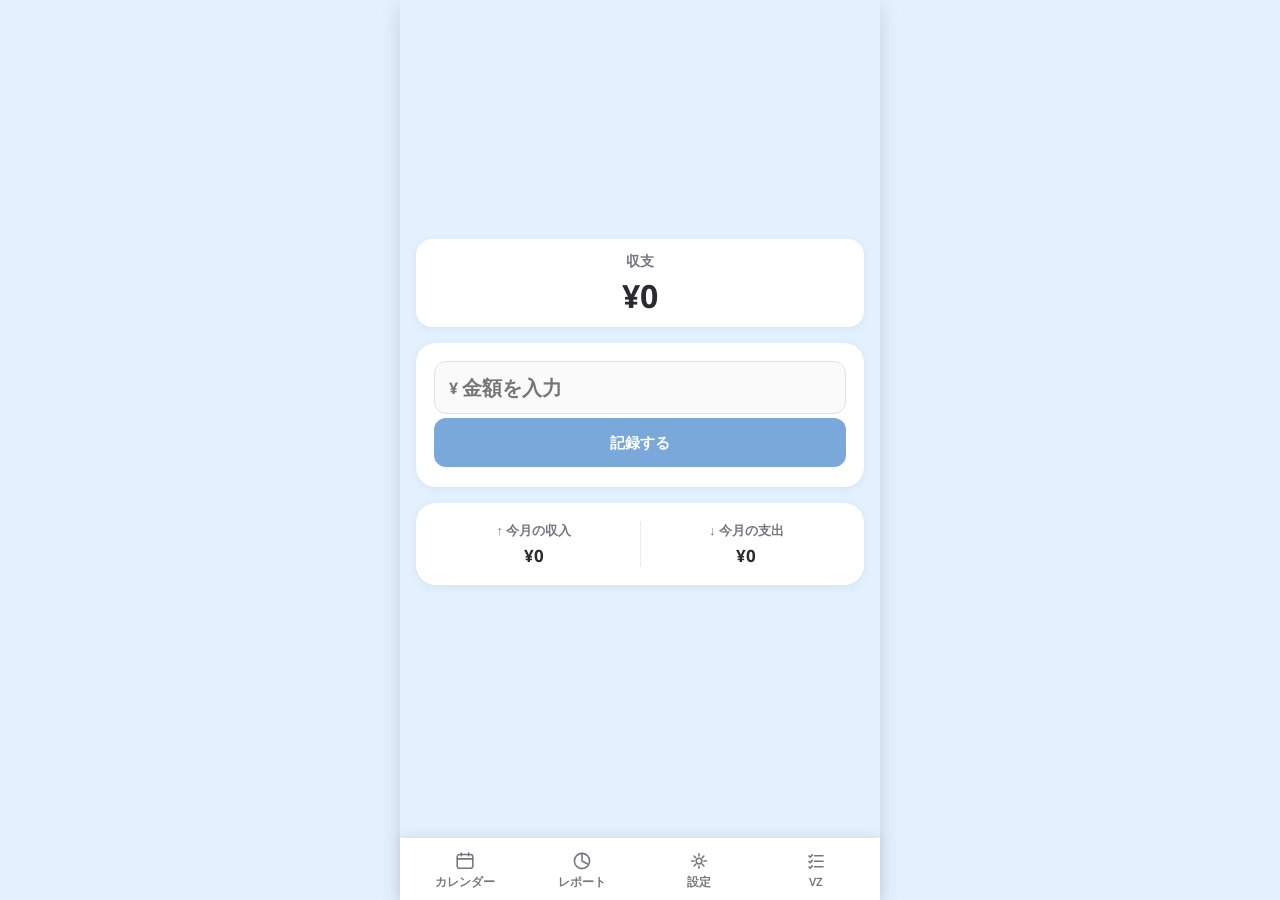
==== commit f4089d64: "削除ボタンが反応しない不具合を修正(confirm/alertに依存しない実装に変更) window.confirm()/alert() はArtifactのサンドボックス環境でブロックされ、 呼び出" ====
--- a/index.html
+++ b/index.html
@@ -8,7 +8,10 @@
 <meta name="description" content="収入と支出をシンプルに記録・確認できる家計簿アプリ">
 <link rel="manifest" href="manifest.json">
 <link rel="icon" href="icon.svg" type="image/svg+xml">
-<link rel="apple-touch-icon" href="icon.svg">
+<link rel="apple-touch-icon" href="apple-touch-icon.png">
+<meta name="apple-mobile-web-app-capable" content="yes">
+<meta name="apple-mobile-web-app-status-bar-style" content="default">
+<meta name="apple-mobile-web-app-title" content="かんたん家計簿">
 <link rel="preconnect" href="https://fonts.gstatic.com" crossorigin>
 <link rel="stylesheet" href="https://fonts.googleapis.com/css2?family=Droid+Sans:wght@400;700&display=swap">
 <link rel="stylesheet" href="css/style.css">
@@ -144,6 +147,11 @@
       <span class="nav-text">VZ</span>
     </button>
   </nav>
+
+  <div class="toast hidden" id="toast">
+    <span class="toast-msg" id="toast-msg"></span>
+    <button class="toast-action hidden" id="toast-action"></button>
+  </div>
 </div>
 
 <script src="js/app.js"></script>
--- a/css/style.css
+++ b/css/style.css
@@ -313,7 +313,7 @@
   display: flex;
   background: var(--card-bg-solid);
   box-shadow: 0 -2px 12px rgba(0,0,0,0.08);
-  padding: 5px 6px calc(5px + env(safe-area-inset-bottom, 0px));
+  padding: 6px 6px calc(6px + env(safe-area-inset-bottom, 0px));
   z-index: 10;
 }
 .nav-btn {
@@ -323,16 +323,16 @@
   display: flex;
   flex-direction: column;
   align-items: center;
-  gap: 1px;
-  padding: 5px 0 3px;
+  gap: 2px;
+  padding: 6px 0 4px;
   color: var(--text-muted);
   cursor: pointer;
   border-radius: 10px;
 }
 .nav-btn.active { color: var(--accent); }
 .nav-icon { display: flex; }
-.nav-icon svg { width: 18px; height: 18px; }
-.nav-text { font-size: 10px; font-weight: 600; }
+.nav-icon svg { width: 22px; height: 22px; }
+.nav-text { font-size: 11.5px; font-weight: 600; }
 
 /* ---- 共通フォーム部品 ---- */
 .type-toggle {
@@ -522,6 +522,41 @@
 }
 .todo-delete:active { color: var(--expense); }
 
+/* ---- トースト通知(削除の取り消しなど) ---- */
+.toast {
+  position: fixed;
+  left: 50%;
+  transform: translateX(-50%);
+  bottom: calc(70px + env(safe-area-inset-bottom, 0px));
+  width: calc(100% - 32px);
+  max-width: 448px;
+  background: #2b2b2f;
+  color: #fff;
+  border-radius: 12px;
+  padding: 12px 8px 12px 16px;
+  display: flex;
+  align-items: center;
+  justify-content: space-between;
+  gap: 8px;
+  box-shadow: 0 8px 22px rgba(0,0,0,0.28);
+  z-index: 30;
+}
+.toast.hidden { display: none; }
+.toast-msg { font-size: 13px; line-height: 1.4; }
+.toast-action {
+  border: none;
+  background: transparent;
+  color: #8ab4ff;
+  font-weight: 700;
+  font-size: 13px;
+  cursor: pointer;
+  flex-shrink: 0;
+  padding: 6px 8px;
+  border-radius: 8px;
+}
+.toast-action:active { background: rgba(255,255,255,0.12); }
+.toast-action.hidden { display: none; }
+
 @media (min-width: 481px) {
   .app { box-shadow: var(--shadow-lg); }
 }
